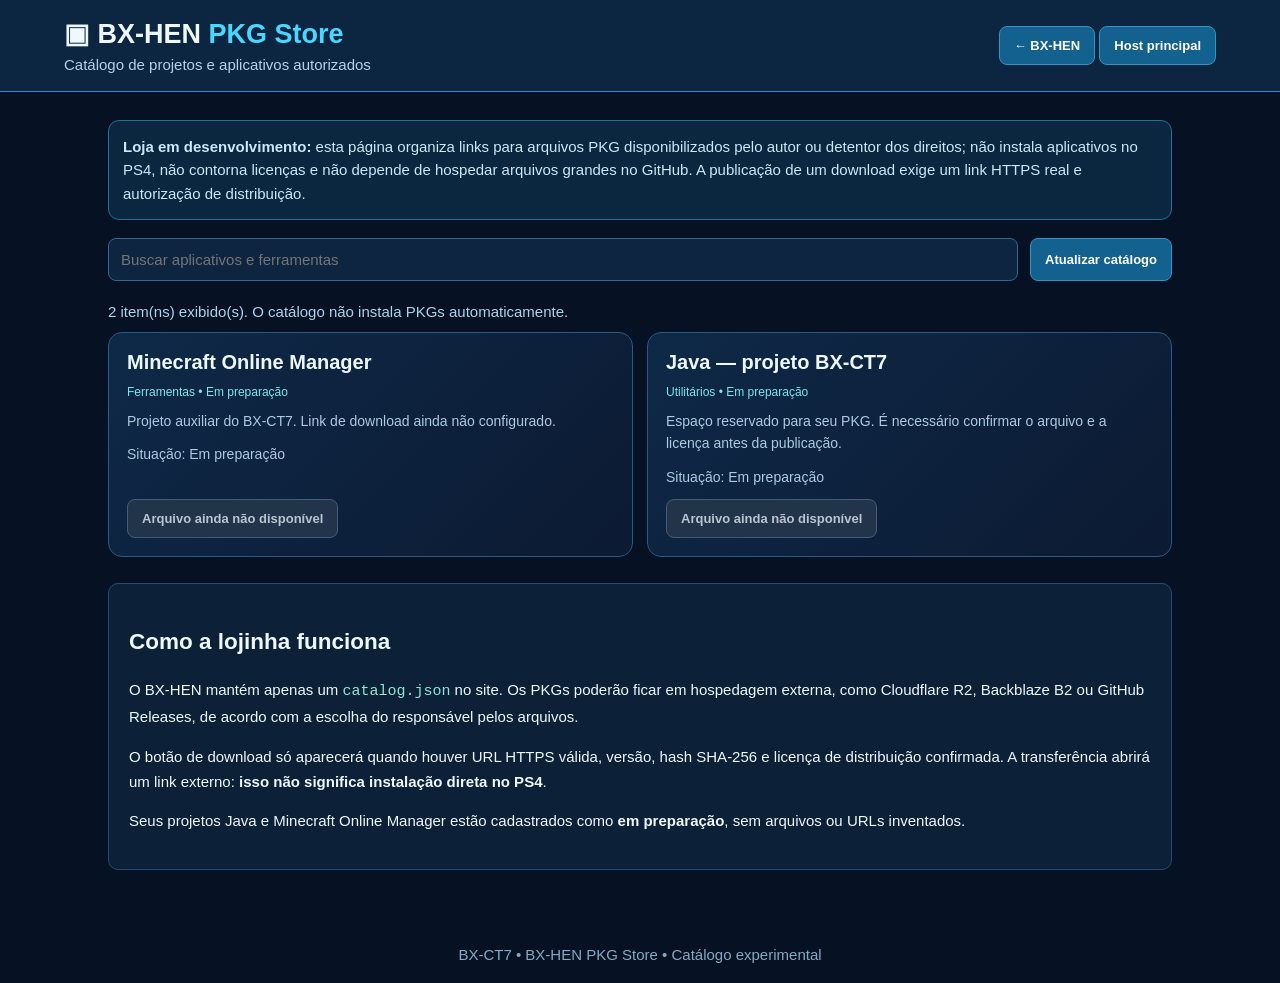
==== overrides/bx-hen-site/store/index.html @ 88b1b826 "Add standalone BX-HEN PKG Store with safe searchable external-download catalog" ====
<!doctype html>
<html lang="pt-BR">
<head>
<meta charset="utf-8">
<meta name="viewport" content="width=device-width,initial-scale=1">
<meta name="theme-color" content="#07182c">
<title>Loja de PKGs — BX-HEN</title>
<style>
*{box-sizing:border-box}body{margin:0;background:#061123;color:#eef8ff;font:15px Arial,sans-serif}
a{color:#65dfff}a:focus,button:focus,input:focus{outline:2px solid #55dfff;outline-offset:3px}
header{padding:18px 5%;background:#0c2541;border-bottom:1px solid #208be0;display:flex;justify-content:space-between;align-items:center;gap:10px;flex-wrap:wrap}
h1{font-size:27px;margin:0}header p{color:#b8d0e8;margin:6px 0 0}
main{max-width:1100px;margin:0 auto;padding:28px 18px}
.notice{border:1px solid #246f9c;background:#0b2740;padding:14px;border-radius:11px;color:#c9e9f5;line-height:1.55;margin-bottom:18px}
.toolbar{display:flex;gap:12px;flex-wrap:wrap;margin:15px 0 22px}input{background:#0d2540;border:1px solid #34678d;border-radius:8px;color:white;padding:12px;flex:1;min-width:220px;font:inherit}
button,.action{border:1px solid #2f95c8;border-radius:8px;background:#12618e;color:#fff;padding:11px 14px;font:bold 13px Arial;cursor:pointer;text-decoration:none;display:inline-block}
button:hover,.action:hover{background:#1676a8}.grid{display:grid;grid-template-columns:repeat(2,minmax(0,1fr));gap:14px}
.card{background:linear-gradient(135deg,#0e2948,#0c1a32);border:1px solid #285b85;border-radius:14px;padding:18px;display:flex;flex-direction:column;gap:11px}
.card h2{font-size:20px;margin:0}.card p{font-size:14px;line-height:1.6;color:#adcae0;margin:0}.meta{color:#7ee5e9;font-size:12px}.card .action{align-self:flex-start;margin-top:auto}
.disabled{background:#21344a!important;border-color:#435d78!important;color:#bbc5cf!important;cursor:default}
#status{color:#aad4ec;margin:12px 0}.info{margin:26px 0;background:#0c2037;padding:20px;border:1px solid #264b70;border-radius:10px;line-height:1.65}
code{color:#8ae9d7}footer{text-align:center;color:#83abc5;padding:22px}
@media(max-width:680px){.grid{grid-template-columns:1fr}header{padding:15px}h1{font-size:22px}}
</style>
</head>
<body>
<header><div><h1>▣ BX-HEN <span style="color:#49d7ff">PKG Store</span></h1><p>Catálogo de projetos e aplicativos autorizados</p></div><div><a href="../" class="action">← BX-HEN</a> <a href="../../" class="action">Host principal</a></div></header>
<main>
<div class="notice"><strong>Loja em desenvolvimento:</strong> esta página organiza links para arquivos PKG disponibilizados pelo autor ou detentor dos direitos; não instala aplicativos no PS4, não contorna licenças e não depende de hospedar arquivos grandes no GitHub. A publicação de um download exige um link HTTPS real e autorização de distribuição.</div>
<div class="toolbar"><input id="search" type="search" placeholder="Buscar aplicativos e ferramentas" aria-label="Buscar PKGs"><button id="refresh">Atualizar catálogo</button></div>
<p id="status" role="status">Carregando catálogo...</p>
<div id="items" class="grid"></div>
<section class="info">
<h2>Como a lojinha funciona</h2>
<p>O BX-HEN mantém apenas um <code>catalog.json</code> no site. Os PKGs poderão ficar em hospedagem externa, como Cloudflare R2, Backblaze B2 ou GitHub Releases, de acordo com a escolha do responsável pelos arquivos.</p>
<p>O botão de download só aparecerá quando houver URL HTTPS válida, versão, hash SHA-256 e licença de distribuição confirmada. A transferência abrirá um link externo: <strong>isso não significa instalação direta no PS4</strong>.</p>
<p>Seus projetos Java e Minecraft Online Manager estão cadastrados como <strong>em preparação</strong>, sem arquivos ou URLs inventados.</p>
</section>
</main>
<footer>BX-CT7 • BX-HEN PKG Store • Catálogo experimental</footer>
<script>
(function(){
'use strict';
var entries=[];
function id(x){return document.getElementById(x);}
function node(tag,parent,value,cls){var x=document.createElement(tag);if(typeof value==='string')x.textContent=value;if(cls)x.className=cls;parent.appendChild(x);return x;}
function safeUrl(u){return typeof u==='string'&&/^https:\/\/[A-Za-z0-9.-]+(?::443)?(?:\/|$)/.test(u)&&u.indexOf('@')===-1;}
function validHash(h){return typeof h==='string'&&/^[a-fA-F0-9]{64}$/.test(h);}
function ready(e){return e&&e.status==='available'&&safeUrl(e.download_url)&&validHash(e.sha256)&&typeof e.license==='string'&&e.license!=='A confirmar'&&e.license.length>1;}
function show(){
var target=id('items'),term=(id('search').value||'').toLowerCase(),count=0;
while(target.firstChild)target.removeChild(target.firstChild);
for(var i=0;i<entries.length;i++){var e=entries[i];if((e.title+' '+e.description+' '+e.category).toLowerCase().indexOf(term)<0)continue;
count++;
var card=node('article',target,null,'card');node('h2',card,e.title);
node('span',card,e.category+' • '+e.version,'meta');node('p',card,e.description);
node('p',card,'Situação: '+(ready(e)?'Download disponível':'Em preparação'));
if(ready(e)){var link=node('a',card,'Abrir download autorizado','action');link.href=e.download_url;link.target='_blank';link.rel='noopener noreferrer';link.setAttribute('aria-label','Baixar '+e.title);node('small',card,'SHA-256: '+e.sha256,'meta');}
else{var button=node('button',card,'Arquivo ainda não disponível','action disabled');button.disabled=true;}
}
id('status').textContent=count+' item(ns) exibido(s). O catálogo não instala PKGs automaticamente.';
}
function load(){id('status').textContent='Consultando catálogo...';
var x=new XMLHttpRequest();x.open('GET','./catalog.json?v='+new Date().getTime(),true);
x.onreadystatechange=function(){if(x.readyState!==4)return;
if(x.status<200||x.status>=300){id('status').textContent='Catálogo indisponível (HTTP '+x.status+').';return;}
try{var data=JSON.parse(x.responseText);if(data.schema_version!==1||!data.items||!data.items.length)throw Error('formato inválido');entries=data.items;show();}
catch(e){id('status').textContent='O catálogo não pôde ser interpretado.';}
};
x.onerror=function(){id('status').textContent='Falha ao carregar o catálogo.';};
try{x.send(null);}catch(e){id('status').textContent='Não foi possível consultar o catálogo.';}
}
id('search').oninput=show;id('refresh').onclick=load;load();
})();
</script>
</body>
</html>
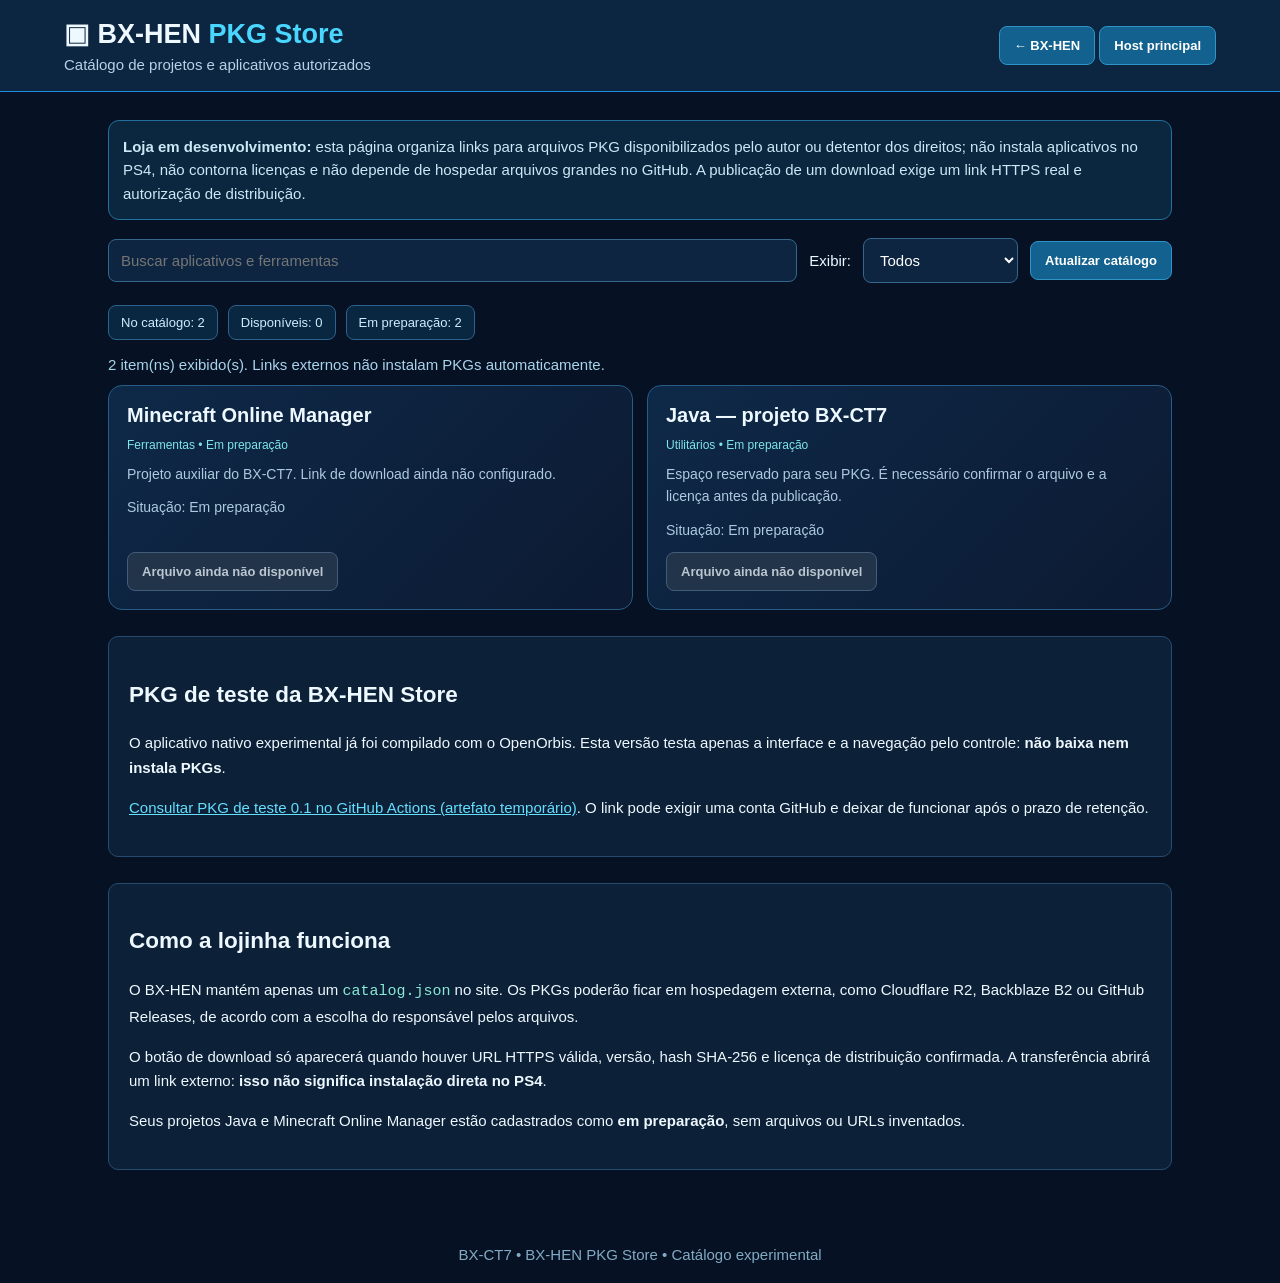
==== commit 823c0558: "Improve BX-HEN web store with availability filters, live counts and honest native PKG beta access" ====
--- a/overrides/bx-hen-site/store/index.html
+++ b/overrides/bx-hen-site/store/index.html
@@ -12,9 +12,9 @@
 h1{font-size:27px;margin:0}header p{color:#b8d0e8;margin:6px 0 0}
 main{max-width:1100px;margin:0 auto;padding:28px 18px}
 .notice{border:1px solid #246f9c;background:#0b2740;padding:14px;border-radius:11px;color:#c9e9f5;line-height:1.55;margin-bottom:18px}
-.toolbar{display:flex;gap:12px;flex-wrap:wrap;margin:15px 0 22px}input{background:#0d2540;border:1px solid #34678d;border-radius:8px;color:white;padding:12px;flex:1;min-width:220px;font:inherit}
+.toolbar{display:flex;gap:12px;flex-wrap:wrap;margin:15px 0 22px;align-items:center}input{background:#0d2540;border:1px solid #34678d;border-radius:8px;color:white;padding:12px;flex:1;min-width:220px;font:inherit}
 button,.action{border:1px solid #2f95c8;border-radius:8px;background:#12618e;color:#fff;padding:11px 14px;font:bold 13px Arial;cursor:pointer;text-decoration:none;display:inline-block}
-button:hover,.action:hover{background:#1676a8}.grid{display:grid;grid-template-columns:repeat(2,minmax(0,1fr));gap:14px}
+button:hover,.action:hover{background:#1676a8}select{background:#0d2540;border:1px solid #34678d;border-radius:8px;color:white;padding:12px;font:inherit;min-width:155px}.store-summary{display:flex;gap:10px;flex-wrap:wrap;margin:0 0 16px}.store-summary span{border:1px solid #2c628b;border-radius:8px;background:#0a2741;padding:9px 12px;color:#cdeefd;font-size:13px}.empty{grid-column:1/-1;padding:20px;border:1px dashed #4585ac;border-radius:9px;color:#bddff0}.grid{display:grid;grid-template-columns:repeat(2,minmax(0,1fr));gap:14px}
 .card{background:linear-gradient(135deg,#0e2948,#0c1a32);border:1px solid #285b85;border-radius:14px;padding:18px;display:flex;flex-direction:column;gap:11px}
 .card h2{font-size:20px;margin:0}.card p{font-size:14px;line-height:1.6;color:#adcae0;margin:0}.meta{color:#7ee5e9;font-size:12px}.card .action{align-self:flex-start;margin-top:auto}
 .disabled{background:#21344a!important;border-color:#435d78!important;color:#bbc5cf!important;cursor:default}
@@ -27,9 +27,15 @@
 <header><div><h1>▣ BX-HEN <span style="color:#49d7ff">PKG Store</span></h1><p>Catálogo de projetos e aplicativos autorizados</p></div><div><a href="../" class="action">← BX-HEN</a> <a href="../../" class="action">Host principal</a></div></header>
 <main>
 <div class="notice"><strong>Loja em desenvolvimento:</strong> esta página organiza links para arquivos PKG disponibilizados pelo autor ou detentor dos direitos; não instala aplicativos no PS4, não contorna licenças e não depende de hospedar arquivos grandes no GitHub. A publicação de um download exige um link HTTPS real e autorização de distribuição.</div>
-<div class="toolbar"><input id="search" type="search" placeholder="Buscar aplicativos e ferramentas" aria-label="Buscar PKGs"><button id="refresh">Atualizar catálogo</button></div>
+<div class="toolbar"><input id="search" type="search" placeholder="Buscar aplicativos e ferramentas" aria-label="Buscar PKGs"><label for="filter">Exibir:</label><select id="filter" aria-label="Filtrar disponibilidade"><option value="all">Todos</option><option value="available">Disponíveis</option><option value="planned">Em preparação</option></select><button id="refresh">Atualizar catálogo</button></div>
+<div class="store-summary" id="summary" aria-live="polite"></div>
 <p id="status" role="status">Carregando catálogo...</p>
 <div id="items" class="grid"></div>
+<section class="info">
+<h2>PKG de teste da BX-HEN Store</h2>
+<p>O aplicativo nativo experimental já foi compilado com o OpenOrbis. Esta versão testa apenas a interface e a navegação pelo controle: <strong>não baixa nem instala PKGs</strong>.</p>
+<p><a href="https://github.com/CT7-BX/BX-CT7.github.io/actions/runs/41835919328/artifacts/13326825024" target="_blank" rel="noopener noreferrer">Consultar PKG de teste 0.1 no GitHub Actions (artefato temporário)</a>. O link pode exigir uma conta GitHub e deixar de funcionar após o prazo de retenção.</p>
+</section>
 <section class="info">
 <h2>Como a lojinha funciona</h2>
 <p>O BX-HEN mantém apenas um <code>catalog.json</code> no site. Os PKGs poderão ficar em hospedagem externa, como Cloudflare R2, Backblaze B2 ou GitHub Releases, de acordo com a escolha do responsável pelos arquivos.</p>
@@ -48,9 +54,9 @@
 function validHash(h){return typeof h==='string'&&/^[a-fA-F0-9]{64}$/.test(h);}
 function ready(e){return e&&e.status==='available'&&safeUrl(e.download_url)&&validHash(e.sha256)&&typeof e.license==='string'&&e.license!=='A confirmar'&&e.license.length>1;}
 function show(){
-var target=id('items'),term=(id('search').value||'').toLowerCase(),count=0;
+var target=id('items'),term=(id('search').value||'').toLowerCase(),filter=id('filter').value,count=0,available=0,planned=0;
 while(target.firstChild)target.removeChild(target.firstChild);
-for(var i=0;i<entries.length;i++){var e=entries[i];if((e.title+' '+e.description+' '+e.category).toLowerCase().indexOf(term)<0)continue;
+for(var i=0;i<entries.length;i++){var e=entries[i];if(ready(e))available++;else planned++;if((filter==='available'&&!ready(e))||(filter==='planned'&&ready(e)))continue;if((e.title+' '+e.description+' '+e.category).toLowerCase().indexOf(term)<0)continue;
 count++;
 var card=node('article',target,null,'card');node('h2',card,e.title);
 node('span',card,e.category+' • '+e.version,'meta');node('p',card,e.description);
@@ -58,7 +64,12 @@
 if(ready(e)){var link=node('a',card,'Abrir download autorizado','action');link.href=e.download_url;link.target='_blank';link.rel='noopener noreferrer';link.setAttribute('aria-label','Baixar '+e.title);node('small',card,'SHA-256: '+e.sha256,'meta');}
 else{var button=node('button',card,'Arquivo ainda não disponível','action disabled');button.disabled=true;}
 }
-id('status').textContent=count+' item(ns) exibido(s). O catálogo não instala PKGs automaticamente.';
+if(!count)node('p',target,'Nenhum aplicativo encontrado neste filtro.','empty');
+var summary=id('summary');while(summary.firstChild)summary.removeChild(summary.firstChild);
+node('span',summary,'No catálogo: '+entries.length);
+node('span',summary,'Disponíveis: '+available);
+node('span',summary,'Em preparação: '+planned);
+id('status').textContent=count+' item(ns) exibido(s). Links externos não instalam PKGs automaticamente.';
 }
 function load(){id('status').textContent='Consultando catálogo...';
 var x=new XMLHttpRequest();x.open('GET','./catalog.json?v='+new Date().getTime(),true);
@@ -70,7 +81,8 @@
 x.onerror=function(){id('status').textContent='Falha ao carregar o catálogo.';};
 try{x.send(null);}catch(e){id('status').textContent='Não foi possível consultar o catálogo.';}
 }
-id('search').oninput=show;id('refresh').onclick=load;load();
+var query=location.search.match(/[?&]q=([^&]*)/);if(query){try{id('search').value=decodeURIComponent(query[1].replace(/\+/g,' '));}catch(e){}}
+id('search').oninput=show;id('filter').onchange=show;id('refresh').onclick=load;load();
 })();
 </script>
 </body>
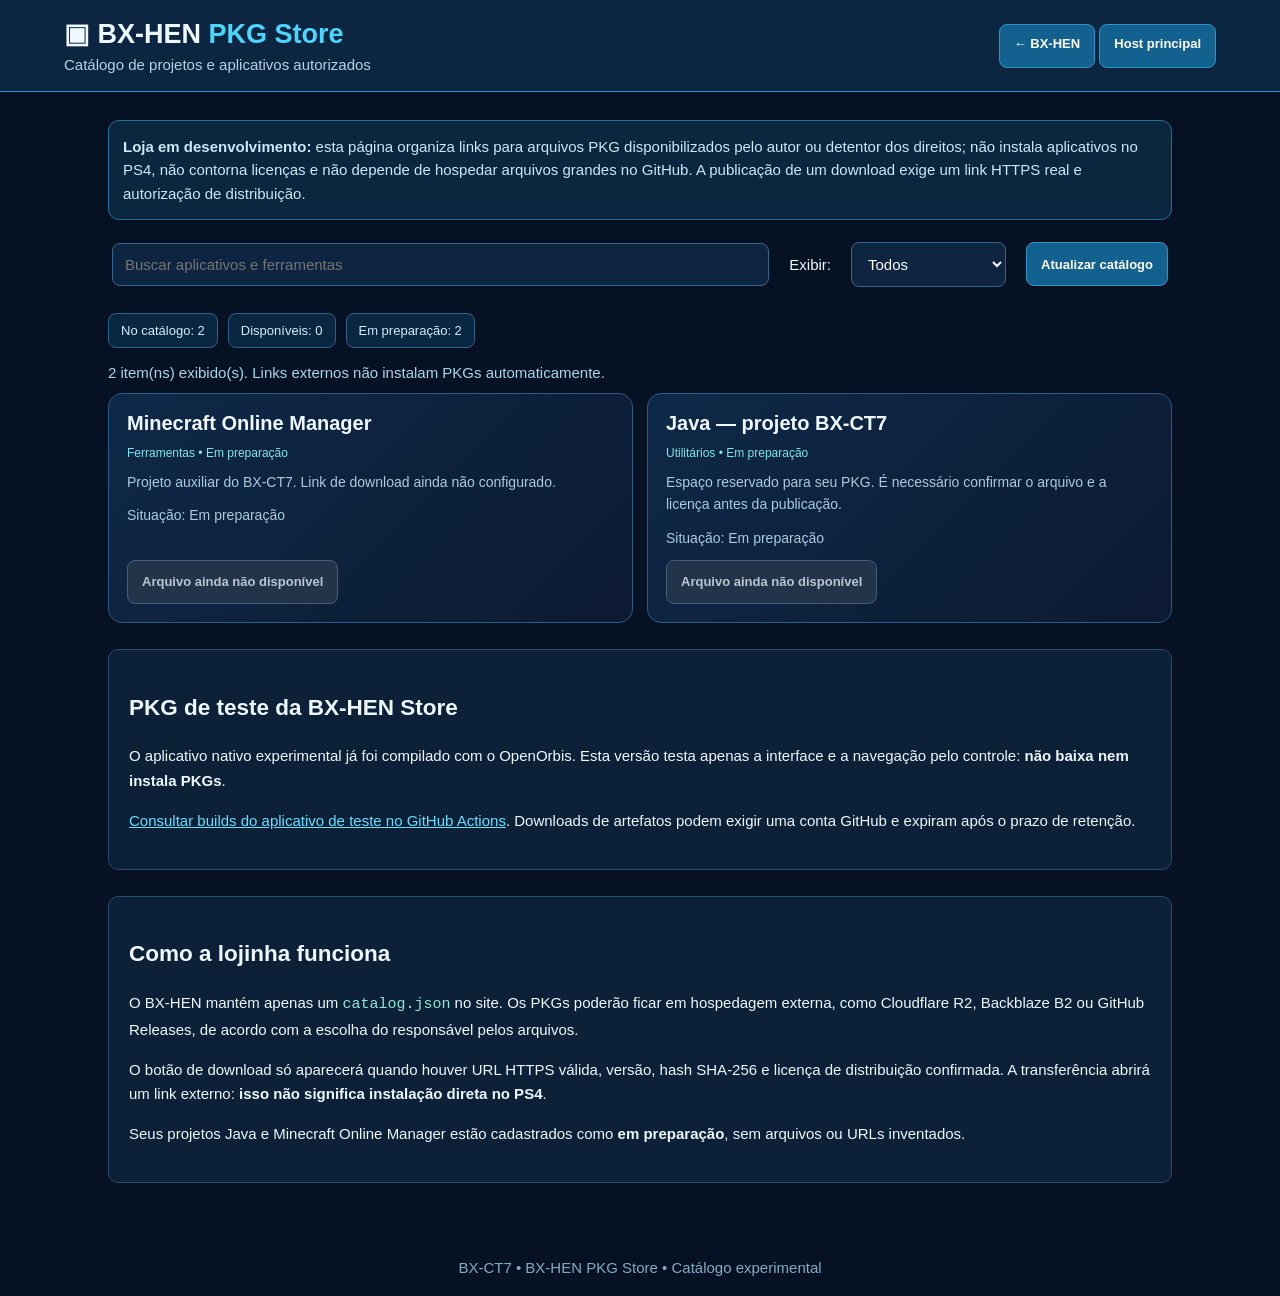
==== commit 664a4b78: "fix(store): handle stale requests, invalid catalogs and legacy layouts" ====
--- a/overrides/bx-hen-site/store/index.html
+++ b/overrides/bx-hen-site/store/index.html
@@ -7,7 +7,7 @@
 <title>Loja de PKGs — BX-HEN</title>
 <style>
 *{box-sizing:border-box}body{margin:0;background:#061123;color:#eef8ff;font:15px Arial,sans-serif}
-a{color:#65dfff}a:focus,button:focus,input:focus{outline:2px solid #55dfff;outline-offset:3px}
+a{color:#65dfff}a:focus,button:focus,input:focus,select:focus{outline:2px solid #55dfff;outline-offset:3px}
 header{padding:18px 5%;background:#0c2541;border-bottom:1px solid #208be0;display:flex;justify-content:space-between;align-items:center;gap:10px;flex-wrap:wrap}
 h1{font-size:27px;margin:0}header p{color:#b8d0e8;margin:6px 0 0}
 main{max-width:1100px;margin:0 auto;padding:28px 18px}
@@ -20,7 +20,11 @@
 .disabled{background:#21344a!important;border-color:#435d78!important;color:#bbc5cf!important;cursor:default}
 #status{color:#aad4ec;margin:12px 0}.info{margin:26px 0;background:#0c2037;padding:20px;border:1px solid #264b70;border-radius:10px;line-height:1.65}
 code{color:#8ae9d7}footer{text-align:center;color:#83abc5;padding:22px}
-@media(max-width:680px){.grid{grid-template-columns:1fr}header{padding:15px}h1{font-size:22px}}
+/* Flex fallback for older WebKit; grid is an optional enhancement. */
+.grid{display:flex;flex-wrap:wrap;margin:-7px}.card{width:calc(50% - 14px);margin:7px;min-width:0}.meta{word-wrap:break-word;overflow-wrap:anywhere}
+.toolbar>*{margin:4px}button,.action{min-height:44px}
+@supports(display:grid){.grid{display:grid;margin:0}.card{width:auto;margin:0}}
+@media(max-width:680px){.grid{grid-template-columns:1fr}.card{width:100%}header{padding:15px}h1{font-size:22px}input{min-width:0;width:100%;flex-basis:100%}}
 </style>
 </head>
 <body>
@@ -29,12 +33,13 @@
 <div class="notice"><strong>Loja em desenvolvimento:</strong> esta página organiza links para arquivos PKG disponibilizados pelo autor ou detentor dos direitos; não instala aplicativos no PS4, não contorna licenças e não depende de hospedar arquivos grandes no GitHub. A publicação de um download exige um link HTTPS real e autorização de distribuição.</div>
 <div class="toolbar"><input id="search" type="search" placeholder="Buscar aplicativos e ferramentas" aria-label="Buscar PKGs"><label for="filter">Exibir:</label><select id="filter" aria-label="Filtrar disponibilidade"><option value="all">Todos</option><option value="available">Disponíveis</option><option value="planned">Em preparação</option></select><button id="refresh">Atualizar catálogo</button></div>
 <div class="store-summary" id="summary" aria-live="polite"></div>
-<p id="status" role="status">Carregando catálogo...</p>
+<p id="status" role="status" aria-live="polite" aria-atomic="true">Carregando catálogo...</p>
+<noscript><p>Ative o JavaScript para consultar o catálogo. Você pode voltar pelo link Host principal.</p></noscript>
 <div id="items" class="grid"></div>
 <section class="info">
 <h2>PKG de teste da BX-HEN Store</h2>
 <p>O aplicativo nativo experimental já foi compilado com o OpenOrbis. Esta versão testa apenas a interface e a navegação pelo controle: <strong>não baixa nem instala PKGs</strong>.</p>
-<p><a href="https://github.com/CT7-BX/BX-CT7.github.io/actions/runs/41835919328/artifacts/13326825024" target="_blank" rel="noopener noreferrer">Consultar PKG de teste 0.1 no GitHub Actions (artefato temporário)</a>. O link pode exigir uma conta GitHub e deixar de funcionar após o prazo de retenção.</p>
+<p><a href="https://github.com/CT7-BX/BX-CT7.github.io/actions/workflows/native-store.yml" target="_blank" rel="noopener noreferrer">Consultar builds do aplicativo de teste no GitHub Actions</a>. Downloads de artefatos podem exigir uma conta GitHub e expiram após o prazo de retenção.</p>
 </section>
 <section class="info">
 <h2>Como a lojinha funciona</h2>
@@ -47,12 +52,21 @@
 <script>
 (function(){
 'use strict';
-var entries=[];
+var entries=[],activeRequest=null,requestId=0;
 function id(x){return document.getElementById(x);}
 function node(tag,parent,value,cls){var x=document.createElement(tag);if(typeof value==='string')x.textContent=value;if(cls)x.className=cls;parent.appendChild(x);return x;}
 function safeUrl(u){return typeof u==='string'&&/^https:\/\/[A-Za-z0-9.-]+(?::443)?(?:\/|$)/.test(u)&&u.indexOf('@')===-1;}
 function validHash(h){return typeof h==='string'&&/^[a-fA-F0-9]{64}$/.test(h);}
-function ready(e){return e&&e.status==='available'&&safeUrl(e.download_url)&&validHash(e.sha256)&&typeof e.license==='string'&&e.license!=='A confirmar'&&e.license.length>1;}
+function ready(e){return e&&e.status==='available'&&safeUrl(e.download_url)&&validHash(e.sha256)&&typeof e.license==='string'&&e.license!=='A confirmar'&&e.license.replace(/\s/g,'').length>1;}
+function validate(data){
+if(!data||data.schema_version!==1||!Array.isArray(data.items)||data.items.length>200)throw Error('formato inválido');
+for(var i=0;i<data.items.length;i++){
+var e=data.items[i];if(!e||typeof e!=='object'||(e.status!=='available'&&e.status!=='planned'))throw Error('item inválido');
+var fields=['title','description','category','version','license'];
+for(var j=0;j<fields.length;j++)if(typeof e[fields[j]]!=='string'||!e[fields[j]].replace(/\s/g,'')||e[fields[j]].length>4000)throw Error('campo inválido');
+}
+return data.items;
+}
 function show(){
 var target=id('items'),term=(id('search').value||'').toLowerCase(),filter=id('filter').value,count=0,available=0,planned=0;
 while(target.firstChild)target.removeChild(target.firstChild);
@@ -71,15 +85,23 @@
 node('span',summary,'Em preparação: '+planned);
 id('status').textContent=count+' item(ns) exibido(s). Links externos não instalam PKGs automaticamente.';
 }
-function load(){id('status').textContent='Consultando catálogo...';
-var x=new XMLHttpRequest();x.open('GET','./catalog.json?v='+new Date().getTime(),true);
-x.onreadystatechange=function(){if(x.readyState!==4)return;
-if(x.status<200||x.status>=300){id('status').textContent='Catálogo indisponível (HTTP '+x.status+').';return;}
-try{var data=JSON.parse(x.responseText);if(data.schema_version!==1||!data.items||!data.items.length)throw Error('formato inválido');entries=data.items;show();}
-catch(e){id('status').textContent='O catálogo não pôde ser interpretado.';}
+function load(){
+var current=++requestId,done=false;
+if(activeRequest){try{activeRequest.abort();}catch(ignore){}}
+activeRequest=null;id('status').textContent='Consultando catálogo...';
+function error(message){if(current!==requestId||done)return;done=true;activeRequest=null;id('status').textContent=message+(entries.length?' O último catálogo continua disponível.':'');}
+try{
+var x=new XMLHttpRequest();activeRequest=x;x.open('GET','./catalog.json?v='+new Date().getTime(),true);x.timeout=12000;
+x.onreadystatechange=function(){if(x.readyState!==4||current!==requestId||done)return;
+if(x.status===0)return;
+if(x.status<200||x.status>=300){error('Catálogo indisponível (HTTP '+x.status+').');return;}
+try{var next=validate(JSON.parse(x.responseText));entries=next;show();done=true;activeRequest=null;}
+catch(e){error('O catálogo não pôde ser interpretado.');}
 };
-x.onerror=function(){id('status').textContent='Falha ao carregar o catálogo.';};
-try{x.send(null);}catch(e){id('status').textContent='Não foi possível consultar o catálogo.';}
+x.onerror=function(){error('Falha ao carregar o catálogo.');};
+x.ontimeout=function(){error('Tempo de consulta esgotado.');};
+x.send(null);
+}catch(e){error('Não foi possível consultar o catálogo.');}
 }
 var query=location.search.match(/[?&]q=([^&]*)/);if(query){try{id('search').value=decodeURIComponent(query[1].replace(/\+/g,' '));}catch(e){}}
 id('search').oninput=show;id('filter').onchange=show;id('refresh').onclick=load;load();
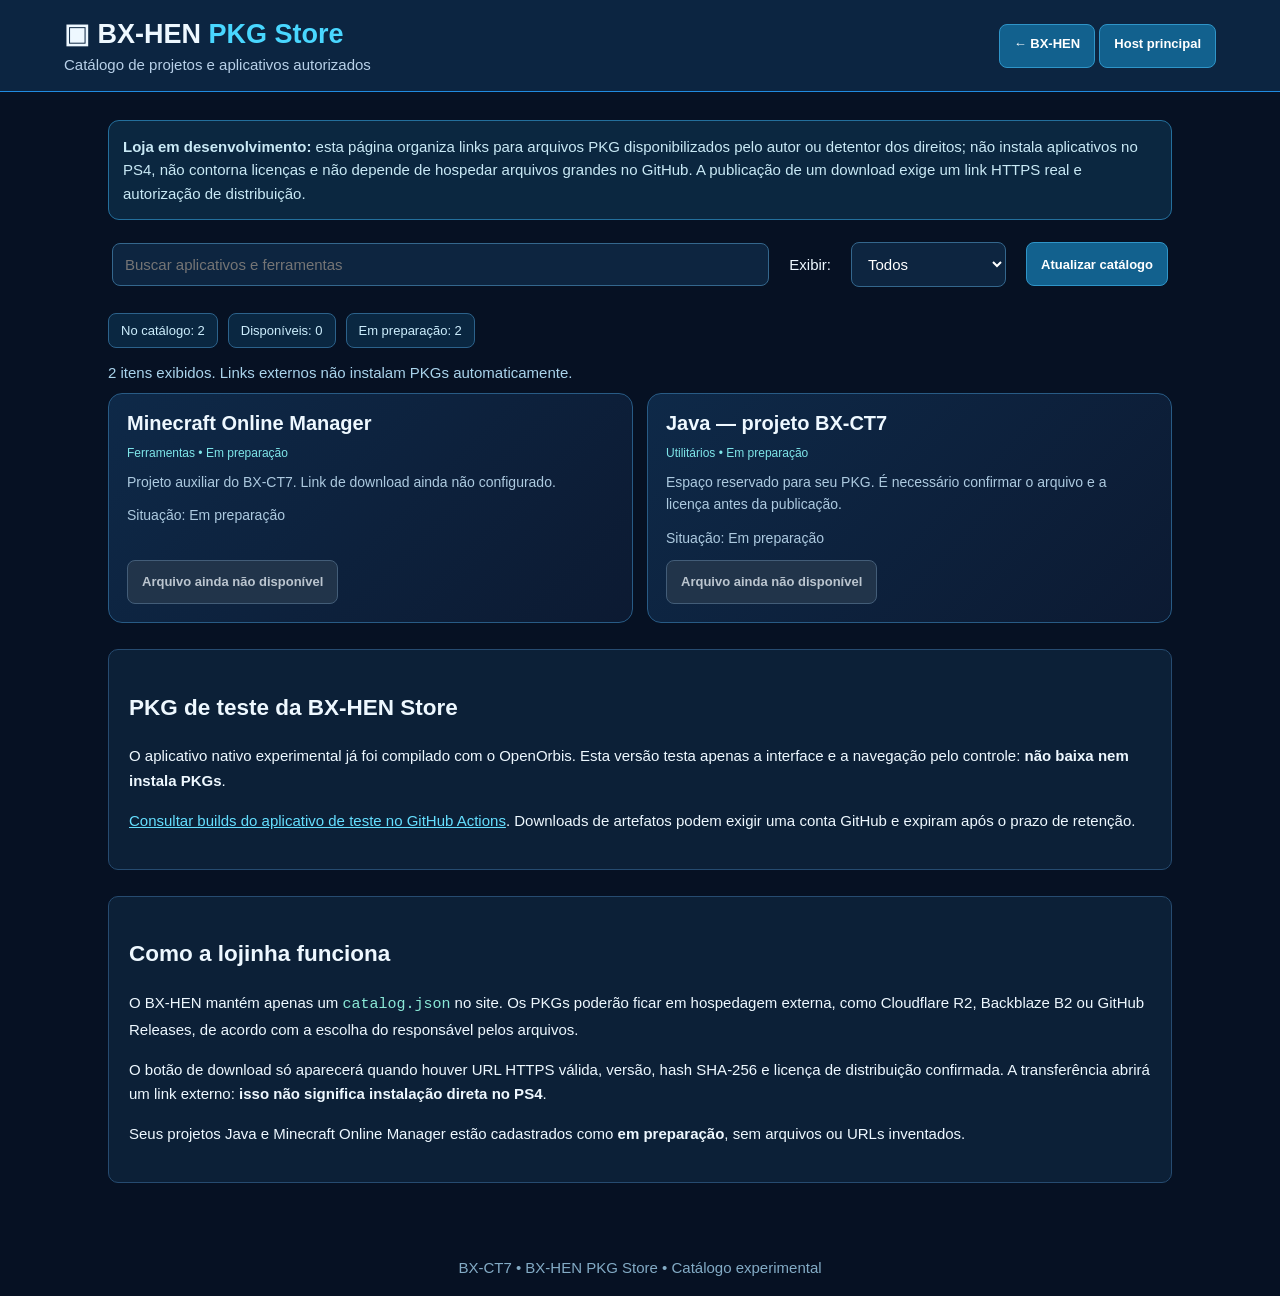
==== commit 0712ef10: "Make local catalog usable offline and preserve cached resource links" ====
--- a/overrides/bx-hen-site/store/index.html
+++ b/overrides/bx-hen-site/store/index.html
@@ -52,7 +52,7 @@
 <script>
 (function(){
 'use strict';
-var entries=[],activeRequest=null,requestId=0;
+var entries=[],activeRequest=null,requestId=0,savedCatalog=false;
 function id(x){return document.getElementById(x);}
 function node(tag,parent,value,cls){var x=document.createElement(tag);if(typeof value==='string')x.textContent=value;if(cls)x.className=cls;parent.appendChild(x);return x;}
 function safeUrl(u){return typeof u==='string'&&/^https:\/\/[A-Za-z0-9.-]+(?::443)?(?:\/|$)/.test(u)&&u.indexOf('@')===-1;}
@@ -83,28 +83,28 @@
 node('span',summary,'No catálogo: '+entries.length);
 node('span',summary,'Disponíveis: '+available);
 node('span',summary,'Em preparação: '+planned);
-id('status').textContent=count+' item(ns) exibido(s). Links externos não instalam PKGs automaticamente.';
+id('status').textContent=count+(count===1?' item exibido.':' itens exibidos.')+(savedCatalog?' Catálogo salvo; pode estar desatualizado.':'')+' Links externos não instalam PKGs automaticamente.';
 }
-function load(){
+function load(useCache){
 var current=++requestId,done=false;
 if(activeRequest){try{activeRequest.abort();}catch(ignore){}}
 activeRequest=null;id('status').textContent='Consultando catálogo...';
-function error(message){if(current!==requestId||done)return;done=true;activeRequest=null;id('status').textContent=message+(entries.length?' O último catálogo continua disponível.':'');}
+function error(message,trySaved){if(current!==requestId||done)return;done=true;activeRequest=null;if(trySaved&&!useCache&&!entries.length){load(true);return;}id('status').textContent=message+(entries.length?' O último catálogo continua disponível.':'');}
 try{
-var x=new XMLHttpRequest();activeRequest=x;x.open('GET','./catalog.json?v='+new Date().getTime(),true);x.timeout=12000;
+var x=new XMLHttpRequest();activeRequest=x;x.open('GET','./catalog.json'+(useCache?'':'?v='+new Date().getTime()),true);x.timeout=12000;
 x.onreadystatechange=function(){if(x.readyState!==4||current!==requestId||done)return;
 if(x.status===0)return;
-if(x.status<200||x.status>=300){error('Catálogo indisponível (HTTP '+x.status+').');return;}
-try{var next=validate(JSON.parse(x.responseText));entries=next;show();done=true;activeRequest=null;}
+if(x.status<200||x.status>=300){error('Catálogo indisponível (HTTP '+x.status+').',true);return;}
+try{var next=validate(JSON.parse(x.responseText));entries=next;savedCatalog=!!useCache;show();done=true;activeRequest=null;}
 catch(e){error('O catálogo não pôde ser interpretado.');}
 };
-x.onerror=function(){error('Falha ao carregar o catálogo.');};
-x.ontimeout=function(){error('Tempo de consulta esgotado.');};
+x.onerror=function(){error('Falha ao carregar o catálogo.',true);};
+x.ontimeout=function(){error('Tempo de consulta esgotado.',true);};
 x.send(null);
-}catch(e){error('Não foi possível consultar o catálogo.');}
+}catch(e){error('Não foi possível consultar o catálogo.',true);}
 }
-var query=location.search.match(/[?&]q=([^&]*)/);if(query){try{id('search').value=decodeURIComponent(query[1].replace(/\+/g,' '));}catch(e){}}
-id('search').oninput=show;id('filter').onchange=show;id('refresh').onclick=load;load();
+var query=(location.hash||location.search||'').match(/[#?&]q=([^&]*)/);if(query){try{id('search').value=decodeURIComponent(query[1].replace(/\+/g,' '));}catch(e){}}
+id('search').oninput=show;id('filter').onchange=show;id('refresh').onclick=function(){load(false);};load(false);
 })();
 </script>
 </body>
